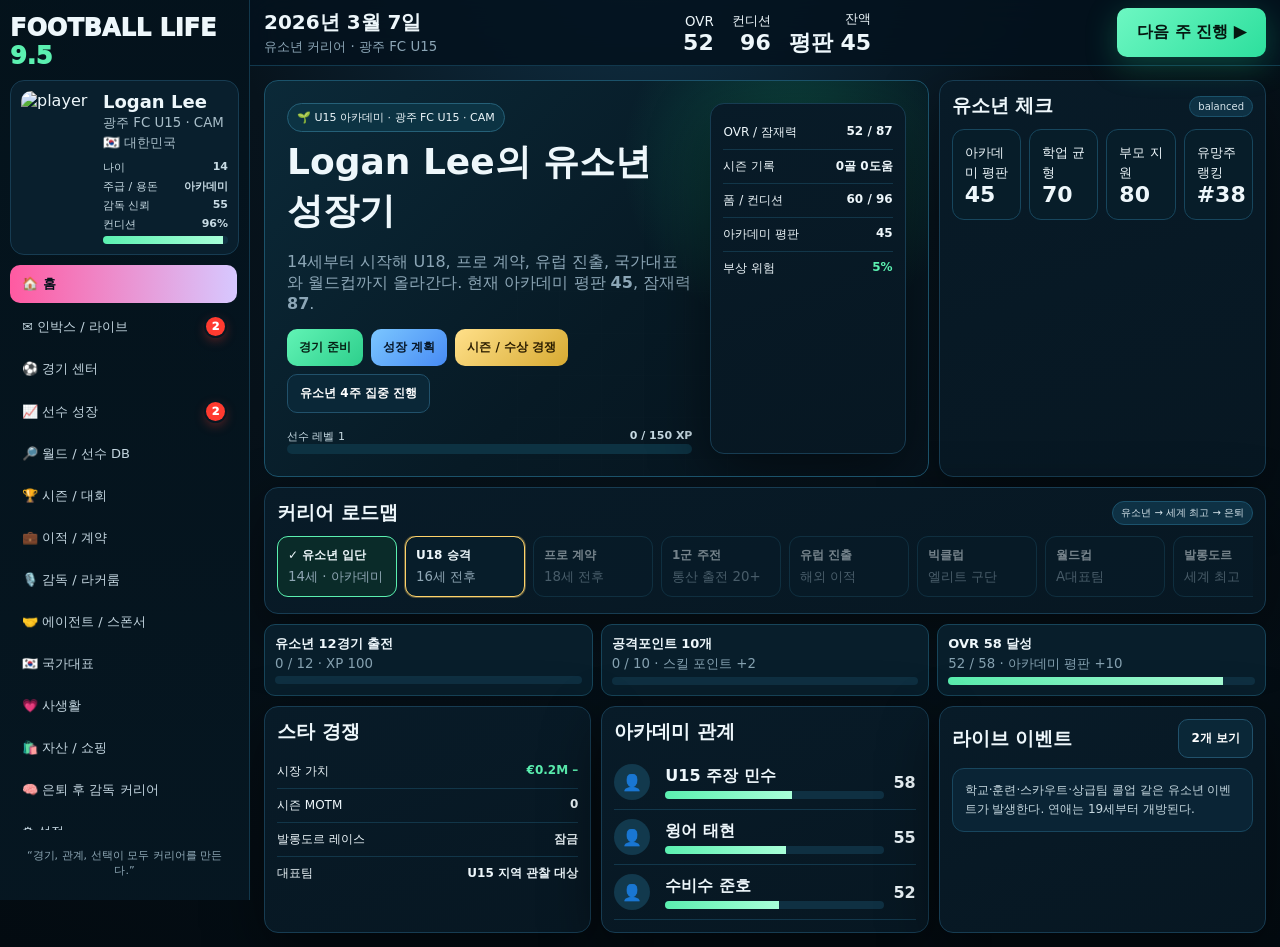
==== index.html @ 8e65f29d "Deploy Football Life 9.5 career expansion" ====
<!doctype html><html lang="ko"><head><meta charset="utf-8"><meta name="viewport" content="width=device-width,initial-scale=1"><meta name="theme-color" content="#04131d"><meta http-equiv="refresh" content="0; url=./v9_5/?v=9.5"><title>FOOTBALL LIFE 9.5</title><script>location.replace('./v9_5/?v=9.5');</script></head><body style="margin:0;background:#03131f;color:#fff;font-family:system-ui;display:grid;place-items:center;min-height:100vh">FOOTBALL LIFE 9.5로 이동 중...</body></html>
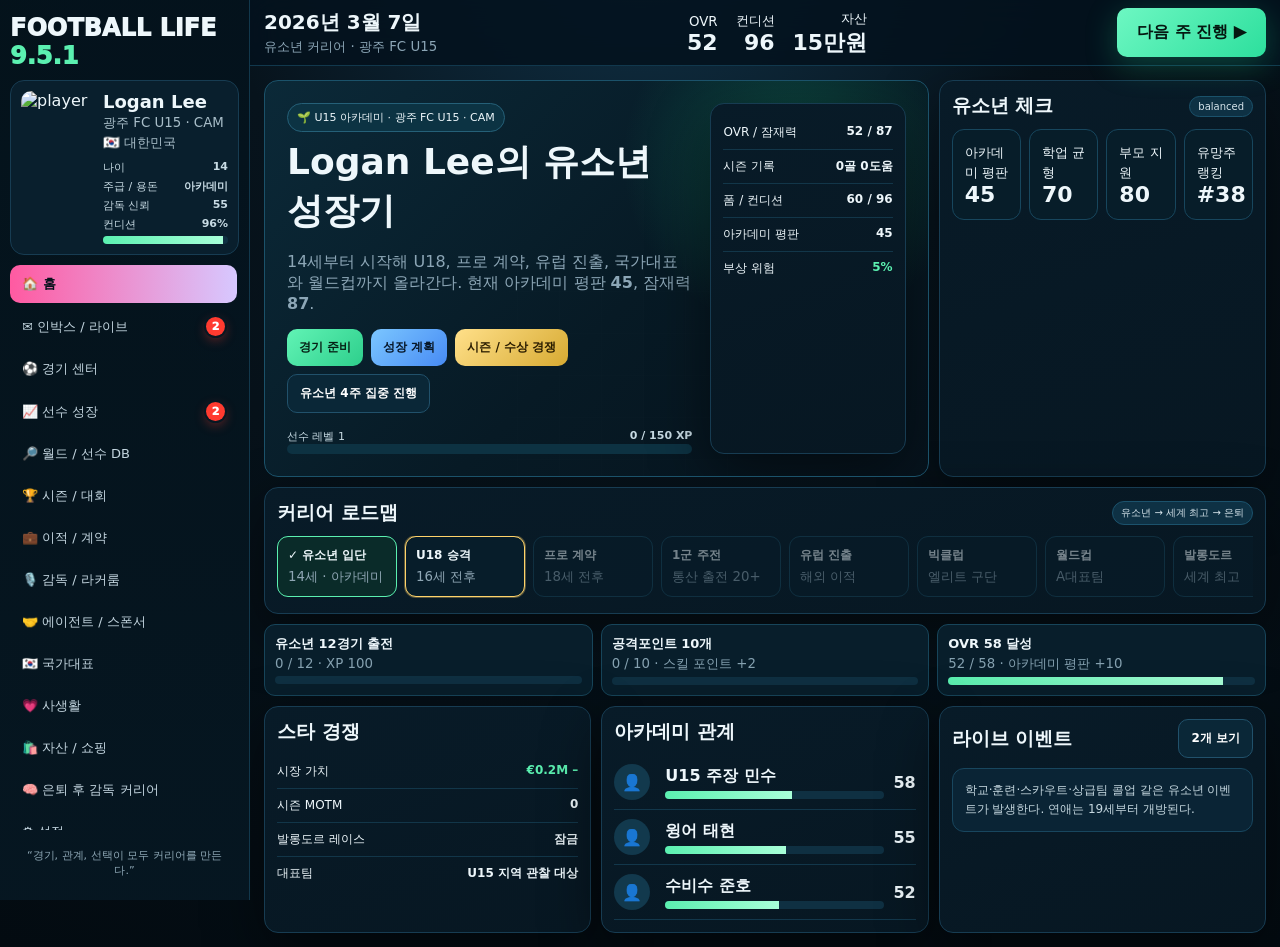
==== commit 051c0851: "Point Football Life web root to 9.5.1 hotfix" ====
--- a/index.html
+++ b/index.html
@@ -1 +1 @@
-<!doctype html><html lang="ko"><head><meta charset="utf-8"><meta name="viewport" content="width=device-width,initial-scale=1"><meta name="theme-color" content="#04131d"><meta http-equiv="refresh" content="0; url=./v9_5/?v=9.5"><title>FOOTBALL LIFE 9.5</title><script>location.replace('./v9_5/?v=9.5');</script></head><body style="margin:0;background:#03131f;color:#fff;font-family:system-ui;display:grid;place-items:center;min-height:100vh">FOOTBALL LIFE 9.5로 이동 중...</body></html>+<!doctype html><html lang="ko"><head><meta charset="utf-8"><meta name="viewport" content="width=device-width,initial-scale=1"><meta name="theme-color" content="#04131d"><meta http-equiv="refresh" content="0; url=./v9_5/?v=9.5.1"><title>FOOTBALL LIFE 9.5.1</title><script>location.replace('./v9_5/?v=9.5.1');</script></head><body style="margin:0;background:#03131f;color:#fff;font-family:system-ui;display:grid;place-items:center;min-height:100vh">FOOTBALL LIFE 9.5.1로 이동 중...</body></html>
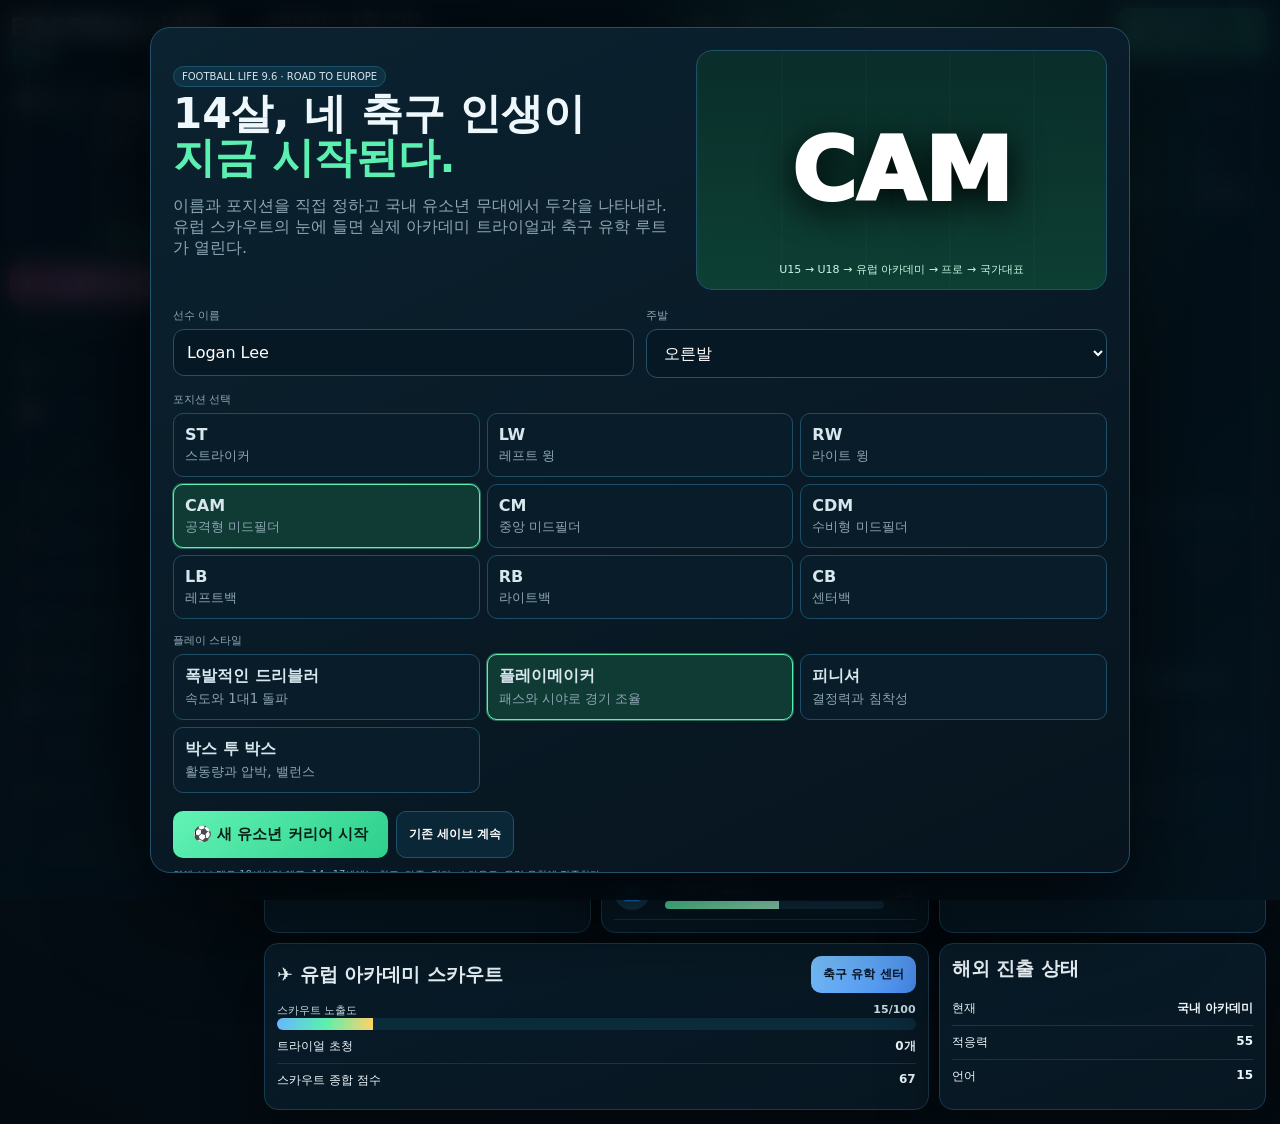
==== commit 9bb167ba: "Point Football Life web root to 9.6 Road to Europe" ====
--- a/index.html
+++ b/index.html
@@ -1 +1 @@
-<!doctype html><html lang="ko"><head><meta charset="utf-8"><meta name="viewport" content="width=device-width,initial-scale=1"><meta name="theme-color" content="#04131d"><meta http-equiv="refresh" content="0; url=./v9_5/?v=9.5.1"><title>FOOTBALL LIFE 9.5.1</title><script>location.replace('./v9_5/?v=9.5.1');</script></head><body style="margin:0;background:#03131f;color:#fff;font-family:system-ui;display:grid;place-items:center;min-height:100vh">FOOTBALL LIFE 9.5.1로 이동 중...</body></html>+<!doctype html><html lang="ko"><head><meta charset="utf-8"><meta name="viewport" content="width=device-width,initial-scale=1"><meta name="theme-color" content="#04131d"><meta http-equiv="refresh" content="0; url=./v9_6/?v=9.6"><title>FOOTBALL LIFE 9.6</title><script>location.replace('./v9_6/?v=9.6');</script></head><body style="margin:0;background:#03131f;color:#fff;font-family:system-ui;display:grid;place-items:center;min-height:100vh">FOOTBALL LIFE 9.6으로 이동 중...</body></html>
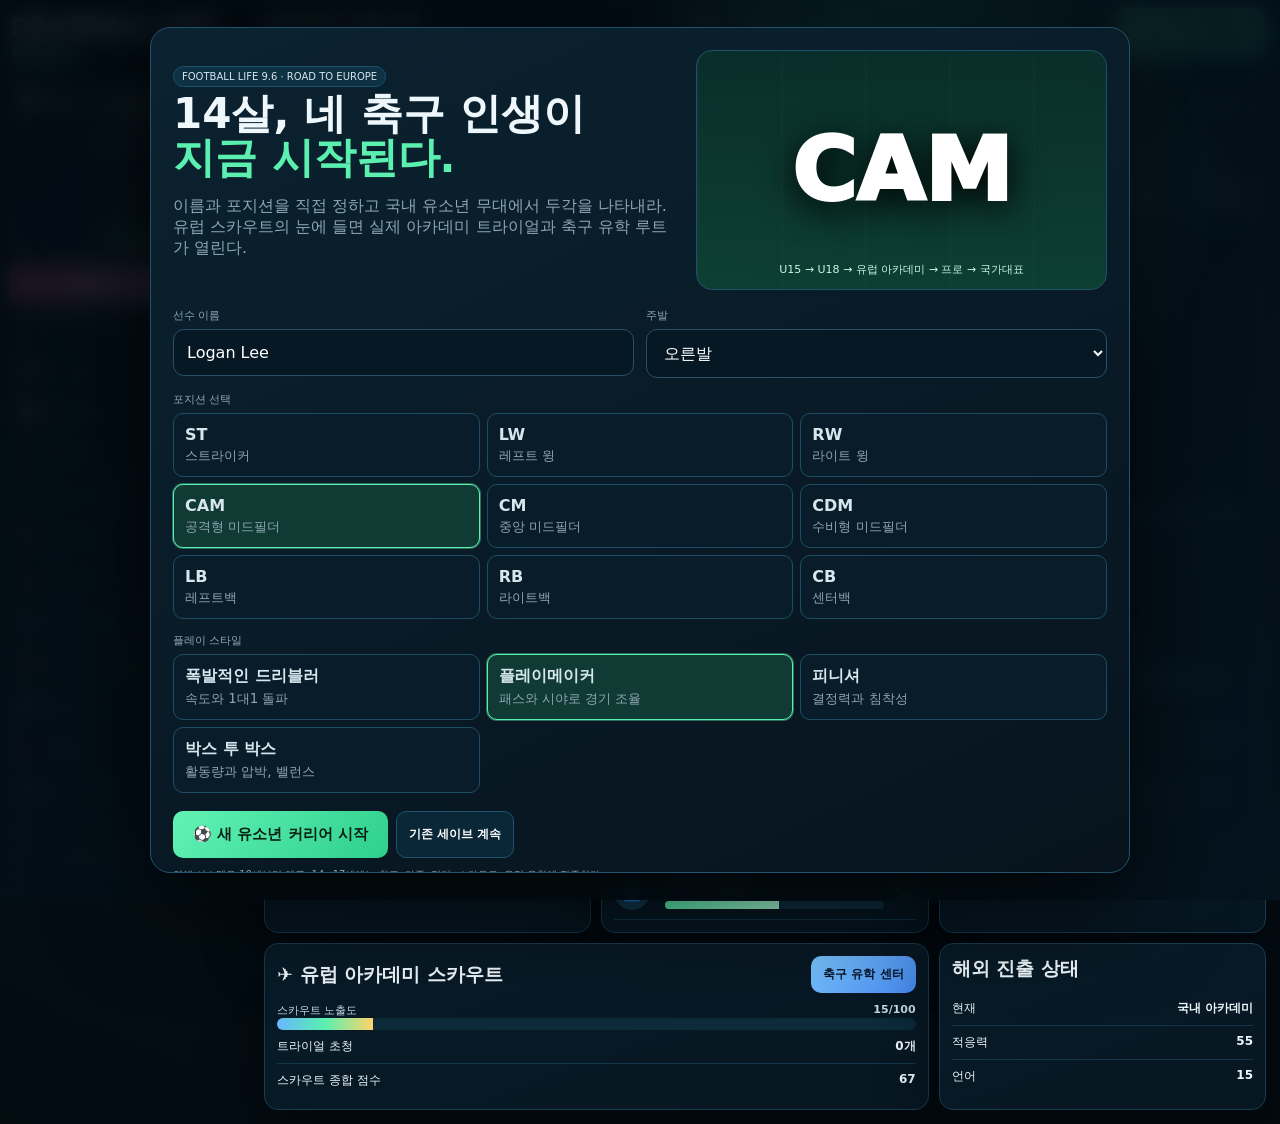
==== commit 895d2c80: "Point web root to Football Life 9.6.1 cheat hotfix" ====
--- a/index.html
+++ b/index.html
@@ -1 +1 @@
-<!doctype html><html lang="ko"><head><meta charset="utf-8"><meta name="viewport" content="width=device-width,initial-scale=1"><meta name="theme-color" content="#04131d"><meta http-equiv="refresh" content="0; url=./v9_6/?v=9.6"><title>FOOTBALL LIFE 9.6</title><script>location.replace('./v9_6/?v=9.6');</script></head><body style="margin:0;background:#03131f;color:#fff;font-family:system-ui;display:grid;place-items:center;min-height:100vh">FOOTBALL LIFE 9.6으로 이동 중...</body></html>+<!doctype html><html lang="ko"><head><meta charset="utf-8"><meta name="viewport" content="width=device-width,initial-scale=1"><meta name="theme-color" content="#04131d"><meta http-equiv="refresh" content="0; url=./v9_6/?v=9.6.1"><title>FOOTBALL LIFE 9.6.1</title><script>location.replace('./v9_6/?v=9.6.1');</script></head><body style="margin:0;background:#03131f;color:#fff;font-family:system-ui;display:grid;place-items:center;min-height:100vh">FOOTBALL LIFE 9.6.1로 이동 중...</body></html>
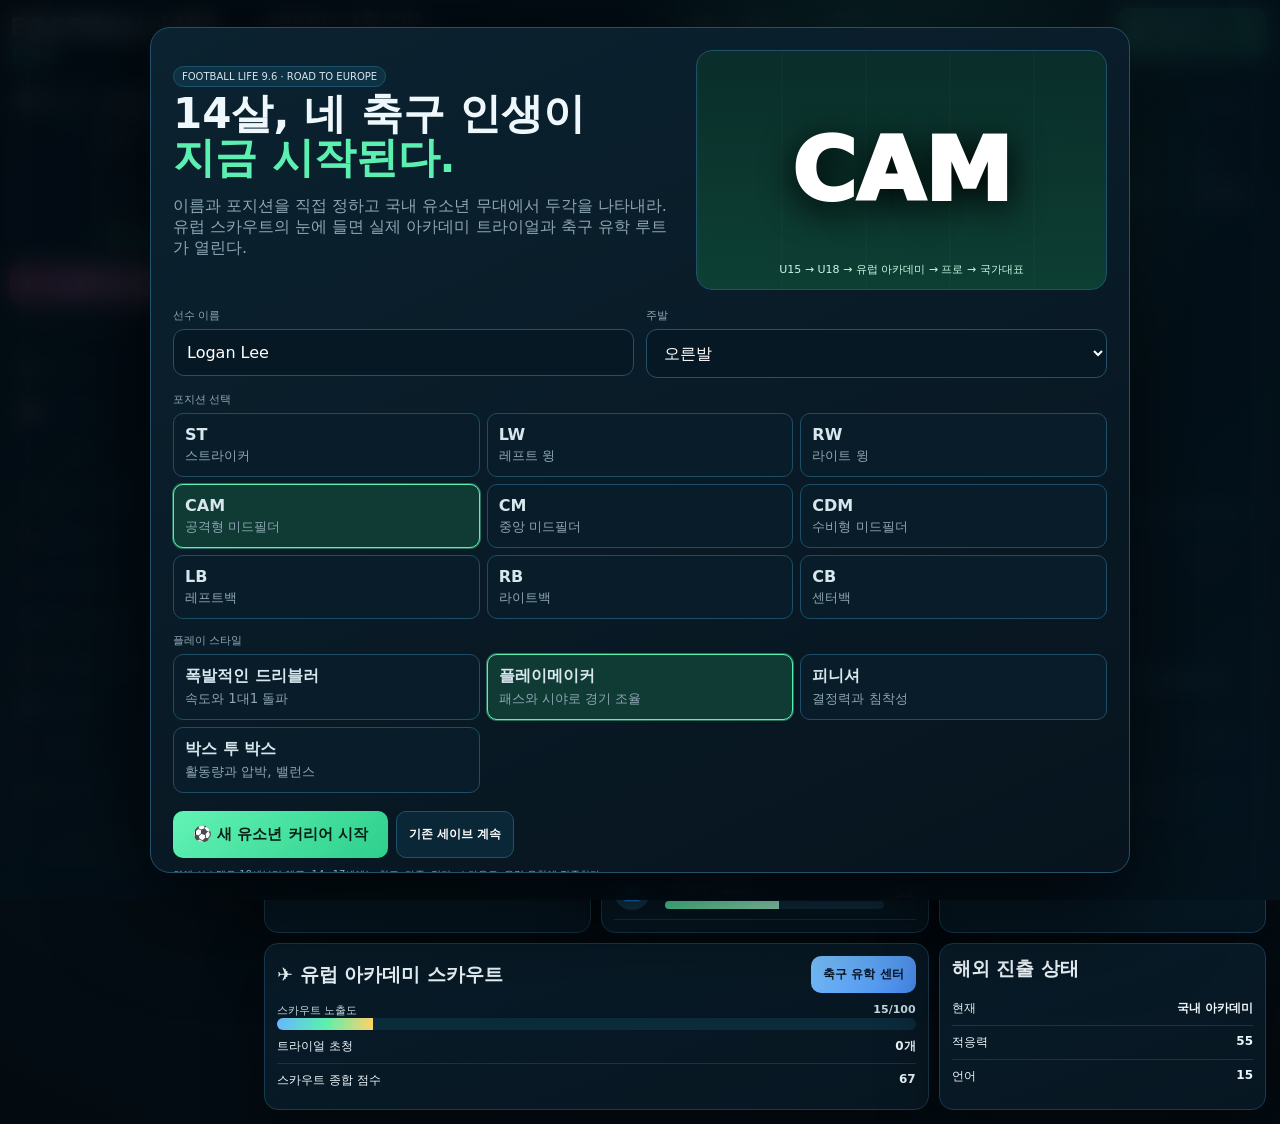
==== commit 722efce7: "Release Football Life 10 career systems" ====
--- a/index.html
+++ b/index.html
@@ -1 +1 @@
-<!doctype html><html lang="ko"><head><meta charset="utf-8"><meta name="viewport" content="width=device-width,initial-scale=1"><meta name="theme-color" content="#04131d"><meta http-equiv="refresh" content="0; url=./v9_6/?v=9.6.1"><title>FOOTBALL LIFE 9.6.1</title><script>location.replace('./v9_6/?v=9.6.1');</script></head><body style="margin:0;background:#03131f;color:#fff;font-family:system-ui;display:grid;place-items:center;min-height:100vh">FOOTBALL LIFE 9.6.1로 이동 중...</body></html>+<!doctype html><html lang="ko"><head><meta charset="utf-8"><meta name="viewport" content="width=device-width,initial-scale=1"><meta name="theme-color" content="#04131d"><meta http-equiv="refresh" content="0; url=./v10/?v=10"><title>FOOTBALL LIFE 10</title><script>location.replace('./v10/?v=10');</script></head><body style="margin:0;background:#03131f;color:#fff;font-family:system-ui;display:grid;place-items:center;min-height:100vh">FOOTBALL LIFE 10으로 이동 중...</body></html>
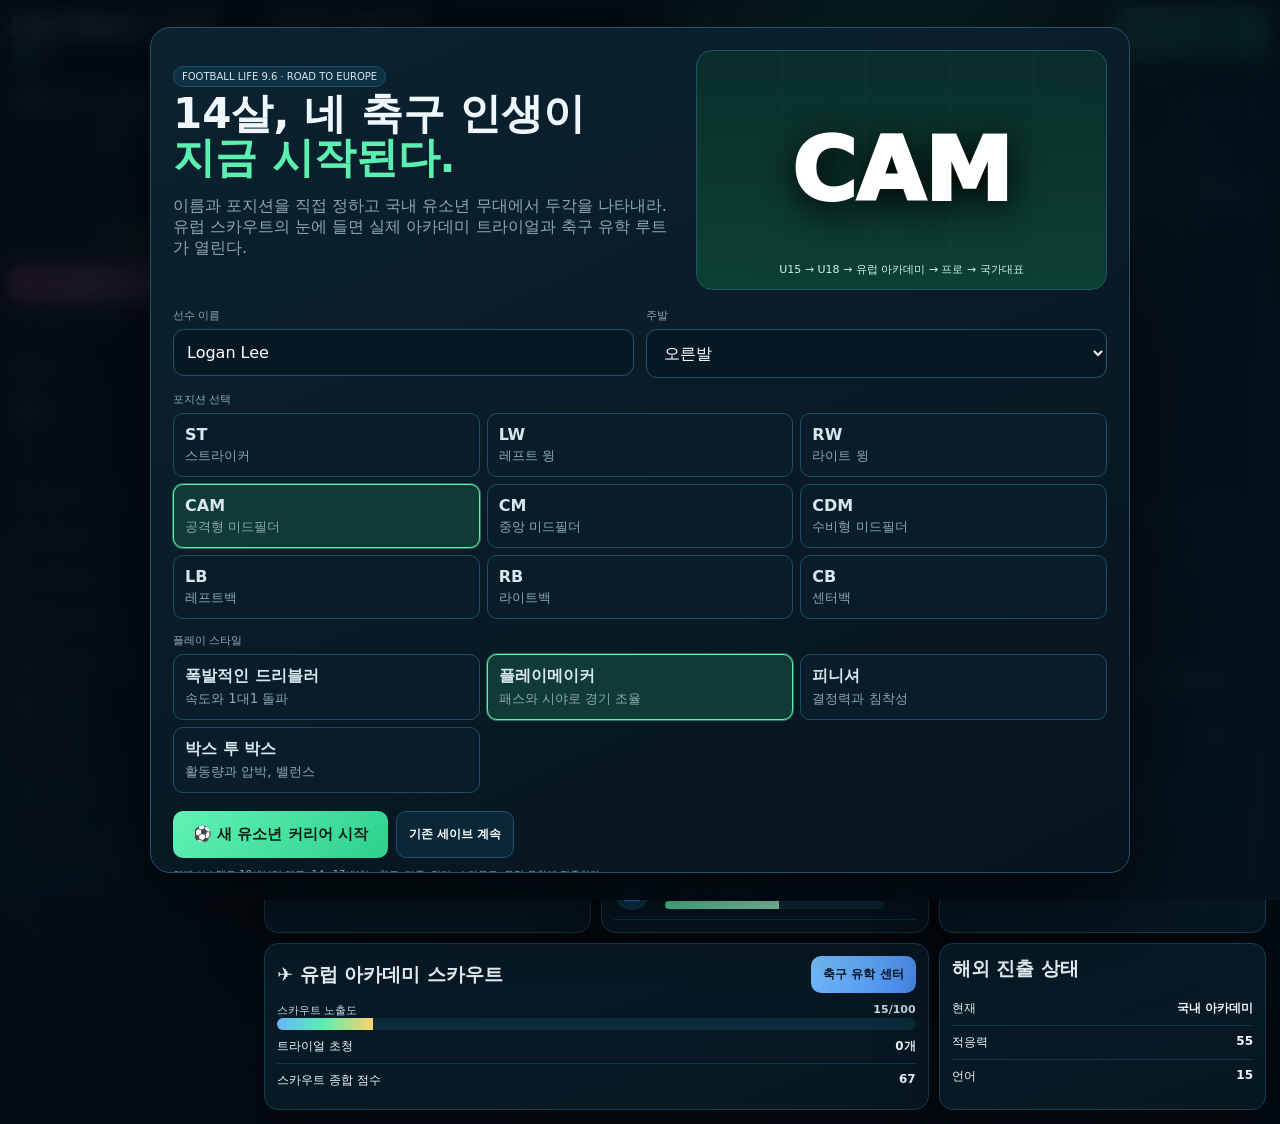
==== commit af77cb2a: "Point web root to Football Life 10.0.1" ====
--- a/index.html
+++ b/index.html
@@ -1 +1 @@
-<!doctype html><html lang="ko"><head><meta charset="utf-8"><meta name="viewport" content="width=device-width,initial-scale=1"><meta name="theme-color" content="#04131d"><meta http-equiv="refresh" content="0; url=./v10/?v=10"><title>FOOTBALL LIFE 10</title><script>location.replace('./v10/?v=10');</script></head><body style="margin:0;background:#03131f;color:#fff;font-family:system-ui;display:grid;place-items:center;min-height:100vh">FOOTBALL LIFE 10으로 이동 중...</body></html>+<!doctype html><html lang="ko"><head><meta charset="utf-8"><meta name="viewport" content="width=device-width,initial-scale=1"><meta name="theme-color" content="#04131d"><meta http-equiv="refresh" content="0; url=./v10/?v=10.0.1"><title>FOOTBALL LIFE 10.0.1</title><script>location.replace('./v10/?v=10.0.1');</script></head><body style="margin:0;background:#03131f;color:#fff;font-family:system-ui;display:grid;place-items:center;min-height:100vh">FOOTBALL LIFE 10.0.1로 이동 중...</body></html>
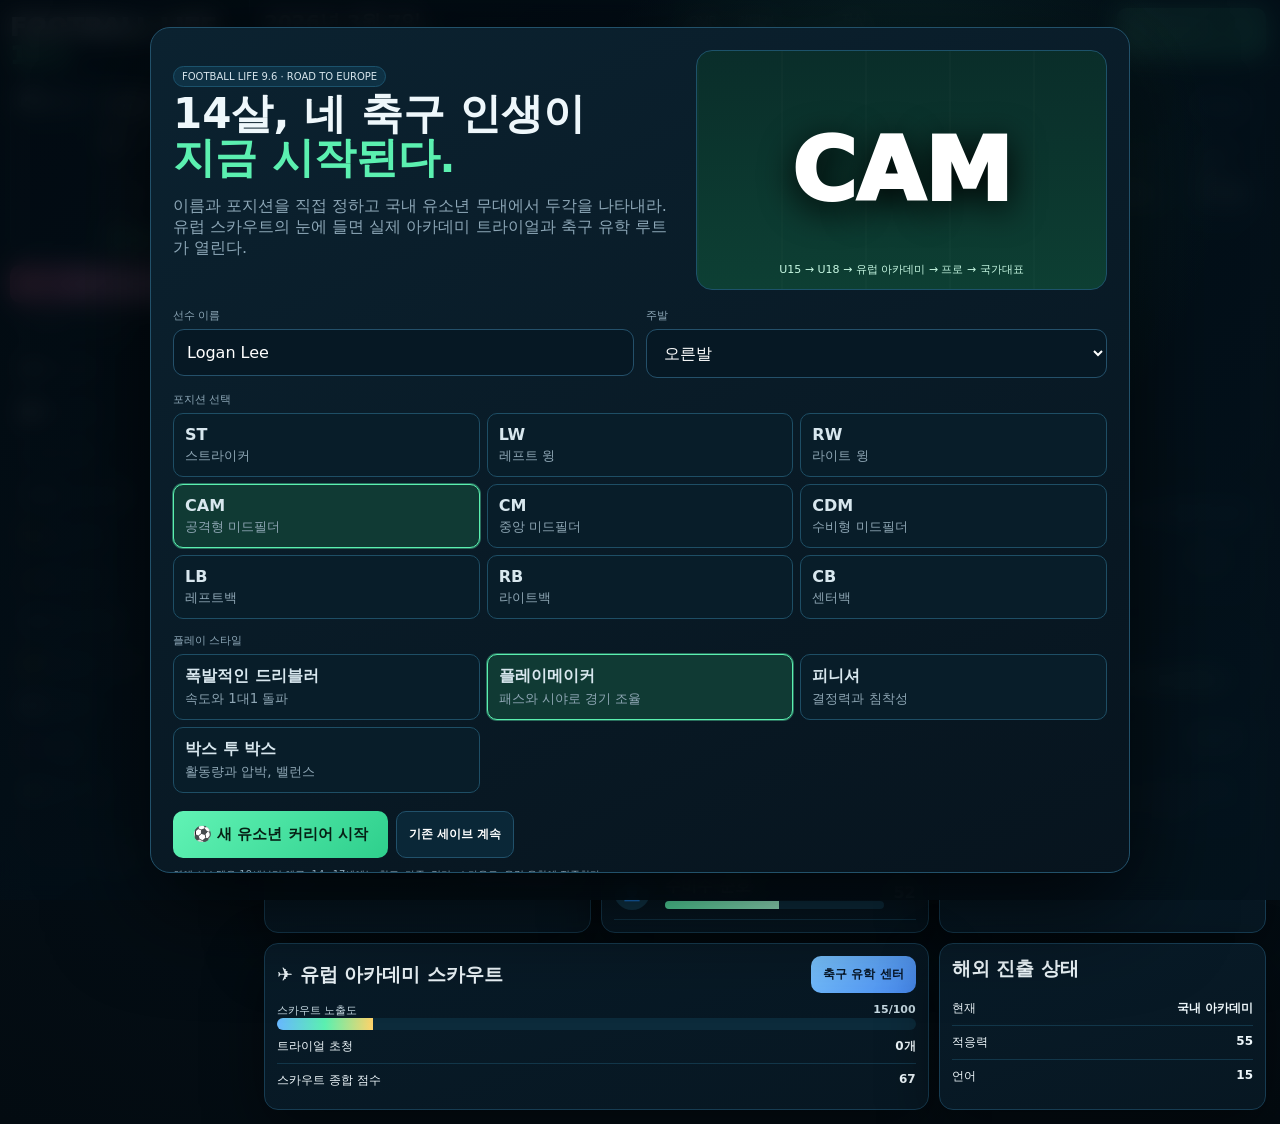
==== commit a9b4167a: "Point web root to Football Life 10.1" ====
--- a/index.html
+++ b/index.html
@@ -1 +1 @@
-<!doctype html><html lang="ko"><head><meta charset="utf-8"><meta name="viewport" content="width=device-width,initial-scale=1"><meta name="theme-color" content="#04131d"><meta http-equiv="refresh" content="0; url=./v10/?v=10.0.1"><title>FOOTBALL LIFE 10.0.1</title><script>location.replace('./v10/?v=10.0.1');</script></head><body style="margin:0;background:#03131f;color:#fff;font-family:system-ui;display:grid;place-items:center;min-height:100vh">FOOTBALL LIFE 10.0.1로 이동 중...</body></html>+<!doctype html><html lang="ko"><head><meta charset="utf-8"><meta name="viewport" content="width=device-width,initial-scale=1"><meta name="theme-color" content="#04131d"><meta http-equiv="refresh" content="0; url=./v10/?v=10.1"><title>FOOTBALL LIFE 10.1</title><script>location.replace('./v10/?v=10.1');</script></head><body style="margin:0;background:#03131f;color:#fff;font-family:system-ui;display:grid;place-items:center;min-height:100vh">FOOTBALL LIFE 10.1로 이동 중...</body></html>
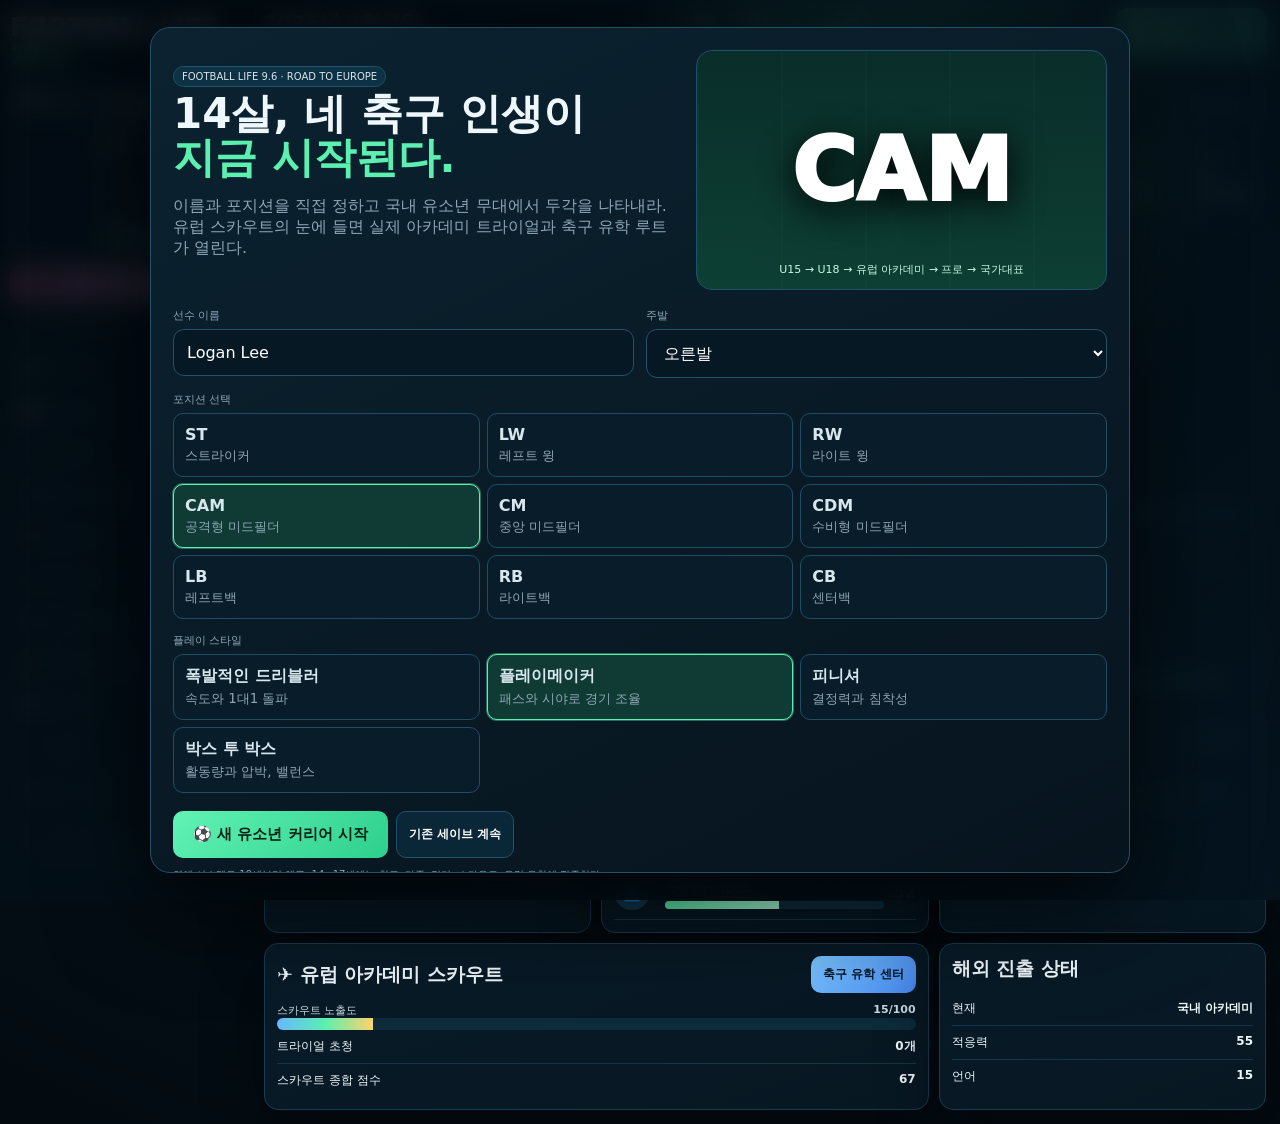
==== commit 05d004aa: "Point web root to Football Life 10.2" ====
--- a/index.html
+++ b/index.html
@@ -1 +1 @@
-<!doctype html><html lang="ko"><head><meta charset="utf-8"><meta name="viewport" content="width=device-width,initial-scale=1"><meta name="theme-color" content="#04131d"><meta http-equiv="refresh" content="0; url=./v10/?v=10.1"><title>FOOTBALL LIFE 10.1</title><script>location.replace('./v10/?v=10.1');</script></head><body style="margin:0;background:#03131f;color:#fff;font-family:system-ui;display:grid;place-items:center;min-height:100vh">FOOTBALL LIFE 10.1로 이동 중...</body></html>+<!doctype html><html lang="ko"><head><meta charset="utf-8"><meta name="viewport" content="width=device-width,initial-scale=1"><meta name="theme-color" content="#04131d"><meta http-equiv="refresh" content="0; url=./v10/?v=10.2"><title>FOOTBALL LIFE 10.2</title><script>location.replace('./v10/?v=10.2');</script></head><body style="margin:0;background:#03131f;color:#fff;font-family:system-ui;display:grid;place-items:center;min-height:100vh">FOOTBALL LIFE 10.2로 이동 중...</body></html>
